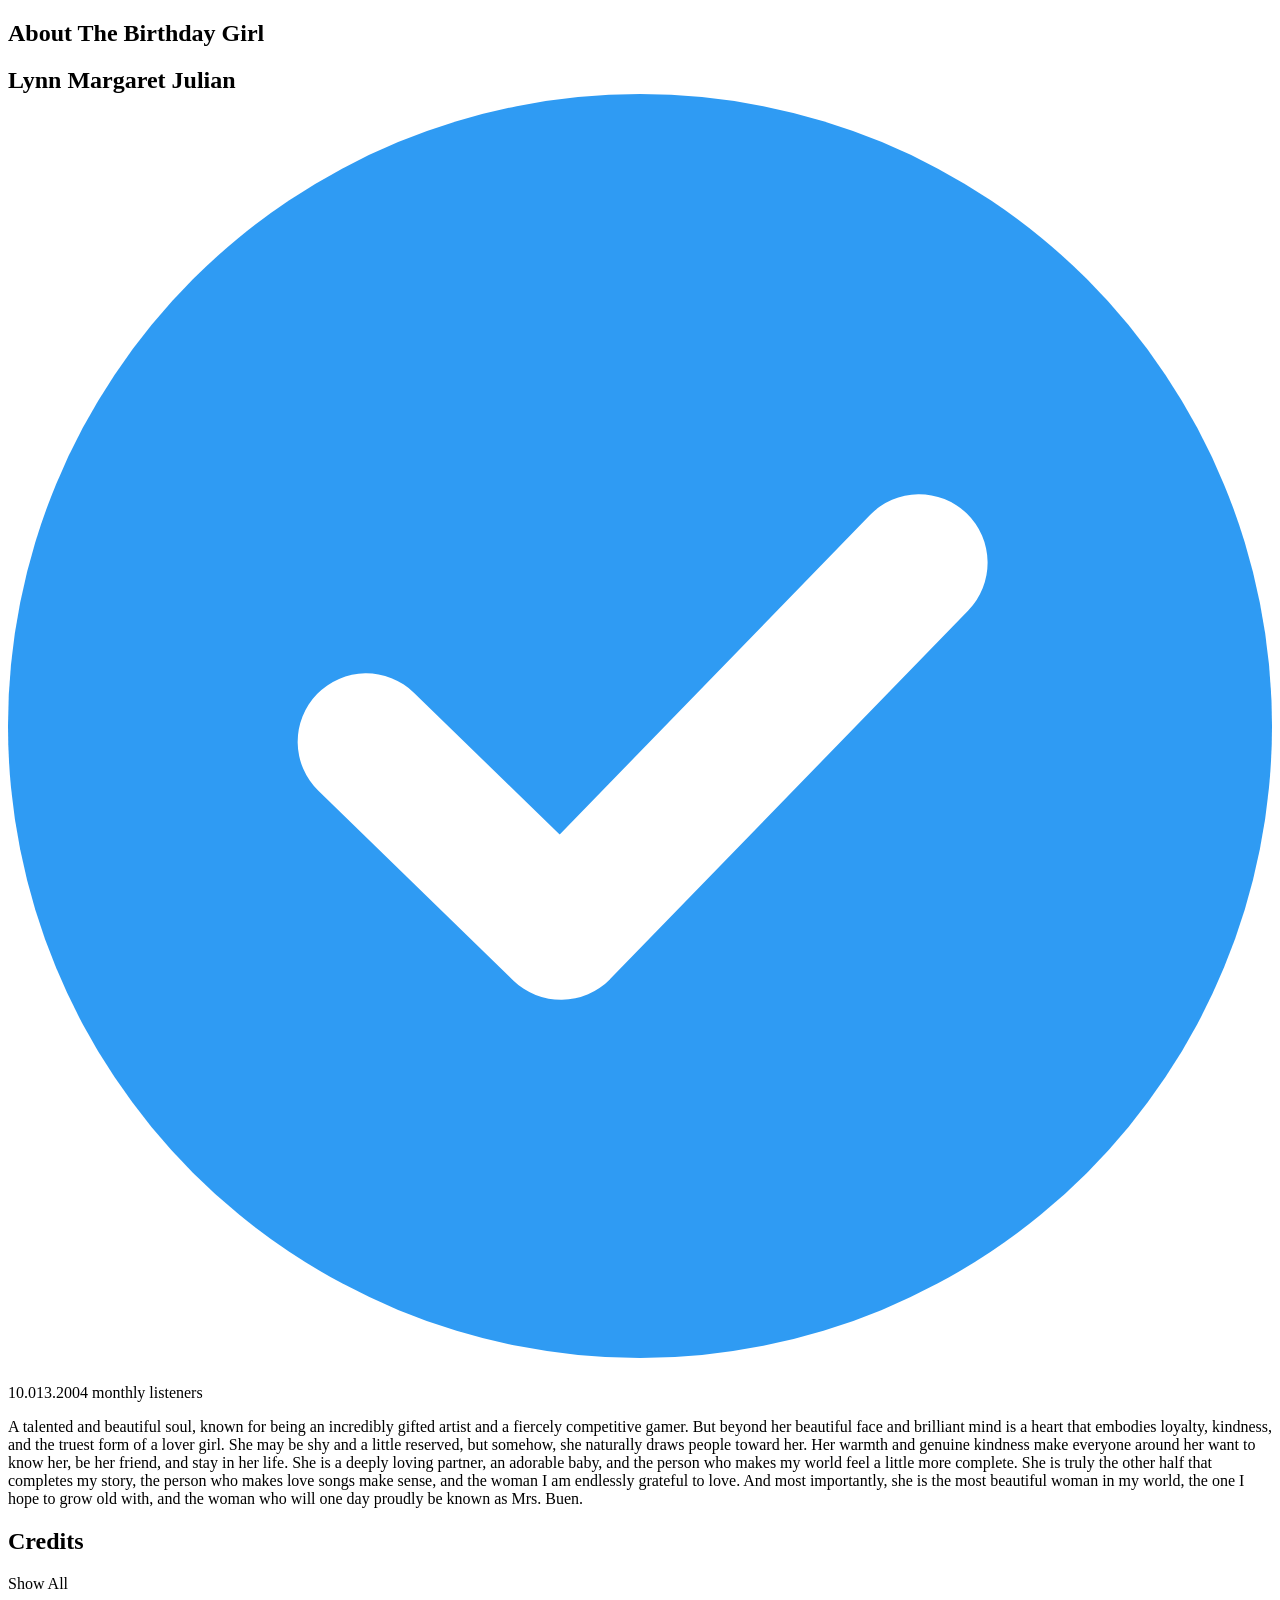
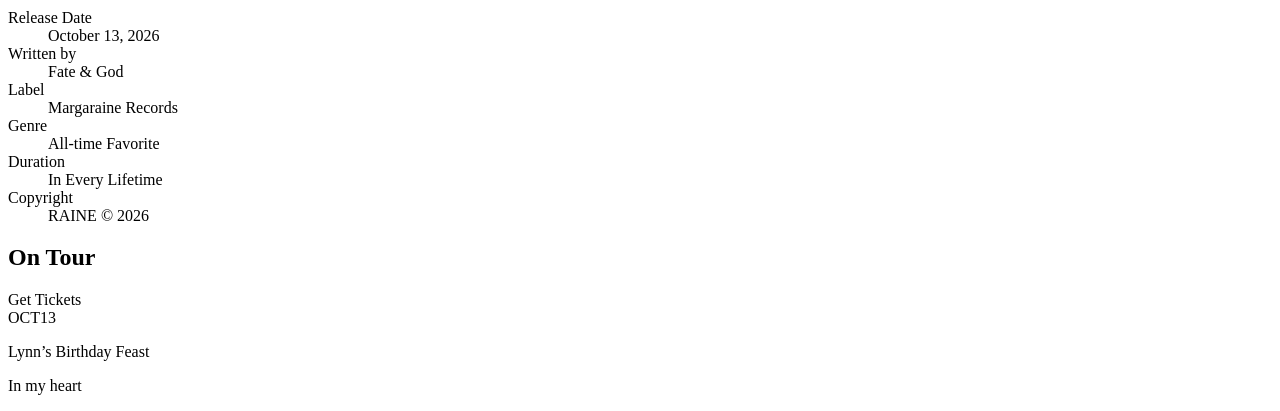
==== about.html @ c1f32250 "Add files via upload" ====
<!DOCTYPE html>
<html lang="en">
<head>
  <meta charset="UTF-8">
  <meta name="viewport" content="width=device-width, initial-scale=1, viewport-fit=cover">
  <title>About The Birthday Girl</title>
  <meta name="theme-color" content="#f8c7d8">
  <link rel="preconnect" href="https://fonts.googleapis.com">
  <link rel="preconnect" href="https://fonts.gstatic.com" crossorigin>
  <link href="https://fonts.googleapis.com/css2?family=Inter:wght@400;500;600;700;800&display=swap" rel="stylesheet">
  <link rel="stylesheet" href="assets/shell.css">
</head>
<body class="app" data-page="about">
  <div class="stage">
    <header class="nav" id="nav"></header>
    <nav class="side ab" id="side" aria-label="Pages" style="--x:24;--y:183;--w:262;--h:779"></nav>

    <main class="content about-layout">
      <!-- ================= About card ================= -->
      <article class="about ab" style="--x:304;--y:181;--w:710;--h:781">
        <h1 class="about-title">About The Birthday Girl</h1>

        <div class="about-info">
          <h2 class="about-name">
            Lynn Margaret Julian
            <svg class="badge" viewBox="0 0 24 24" role="img" aria-label="Verified">
              <circle cx="12" cy="12" r="12" fill="#2f9bf3"/>
              <path d="m6.800 12.300 3.700 3.600 6.800-7" fill="none" stroke="#fff" stroke-width="2.600" stroke-linecap="round" stroke-linejoin="round"/>
            </svg>
          </h2>
          <p class="about-listeners">10.013.2004 monthly listeners</p>
          <p class="about-bio">
            A talented and beautiful soul, known for being an incredibly gifted artist and a fiercely competitive gamer. But beyond her beautiful face and brilliant mind is a heart that embodies loyalty, kindness, and the truest form of a lover girl. She may be shy and a little reserved, but somehow, she naturally draws people toward her. Her warmth and genuine kindness make everyone around her want to know her, be her friend, and stay in her life. She is a deeply loving partner, an adorable baby, and the person who makes my world feel a little more complete. She is truly the other half that completes my story, the person who makes love songs make sense, and the woman I am endlessly grateful to love. And most importantly, she is the most beautiful woman in my world, the one I hope to grow old with, and the woman who will one day proudly be known as Mrs. Buen.
          </p>
        </div>
      </article>

      <!-- ================= Credits ================= -->
      <section class="panel credits ab" style="--x:1032;--y:181;--w:384;--h:539" aria-labelledby="creditsTitle">
        <div class="panel-head">
          <h2 id="creditsTitle">Credits</h2>
          <span class="panel-link" aria-hidden="true">Show All</span>
        </div>
        <dl class="credit-list">
          <div class="credit"><dt>Release Date</dt><dd>October 13, 2026</dd></div>
          <div class="credit"><dt>Written by</dt><dd>Fate &amp; God</dd></div>
          <div class="credit"><dt>Label</dt><dd>Margaraine Records</dd></div>
          <div class="credit"><dt>Genre</dt><dd>All-time Favorite</dd></div>
          <div class="credit"><dt>Duration</dt><dd>In Every Lifetime</dd></div>
          <div class="credit"><dt>Copyright</dt><dd>RAINE &copy; 2026</dd></div>
        </dl>
      </section>

      <!-- ================= On Tour ================= -->
      <section class="panel tour ab" style="--x:1032;--y:741;--w:384;--h:221" aria-labelledby="tourTitle">
        <div class="panel-head">
          <h2 id="tourTitle">On Tour</h2>
          <span class="panel-link" aria-hidden="true">Get Tickets</span>
        </div>
        <div class="gig">
          <div class="date" aria-hidden="true"><span class="mo">OCT</span><span class="day">13</span></div>
          <div class="gig-text">
            <p class="gig-name">Lynn&rsquo;s Birthday Feast</p>
            <p class="gig-sub">In my heart</p>
          </div>
        </div>
      </section>
    </main>
  </div>

  <script src="assets/shell.js"></script>
</body>
</html>
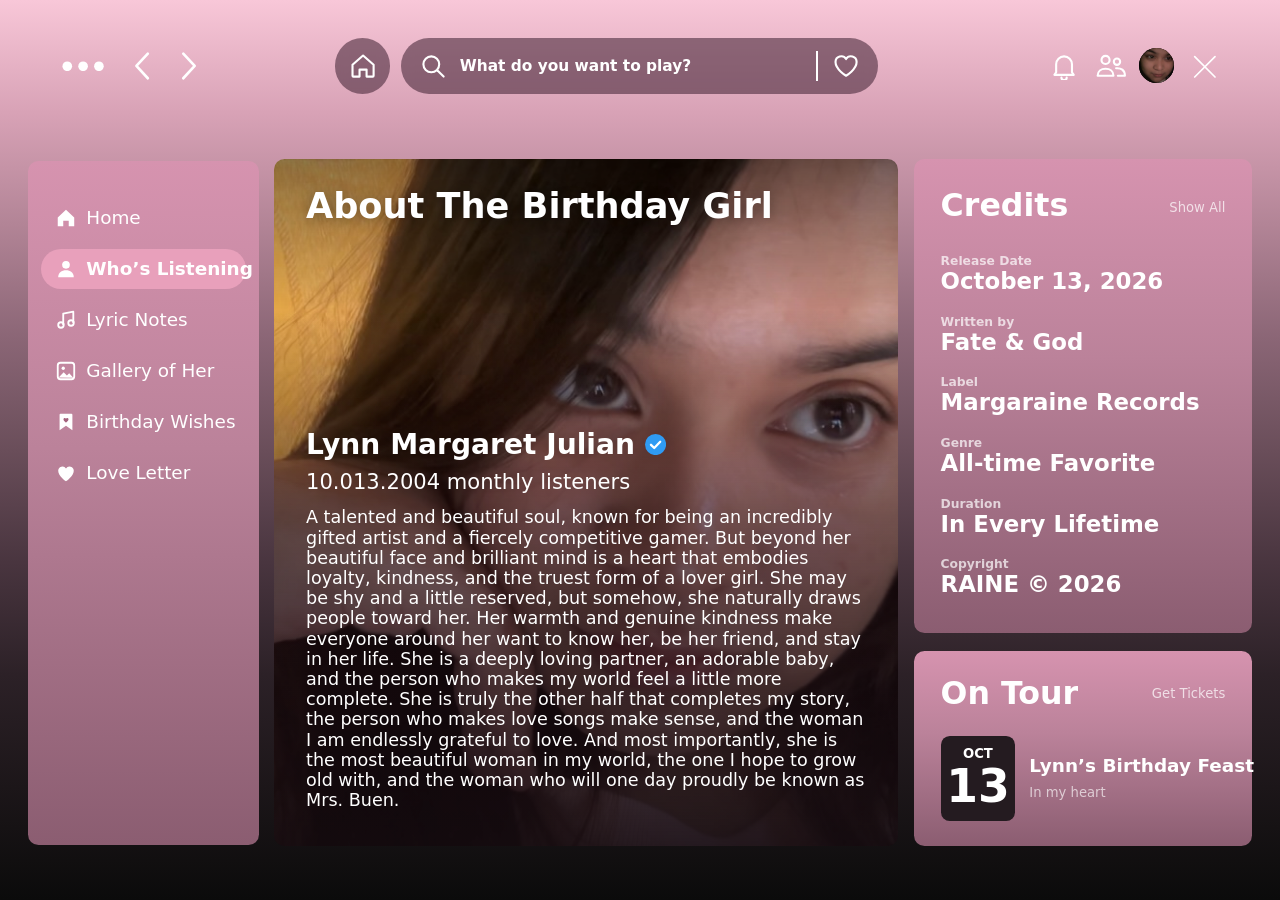
==== commit e86bdae1: "Add nav-controls.js script to about.html" ====
--- a/about.html
+++ b/about.html
@@ -69,5 +69,6 @@
   </div>
 
   <script src="assets/shell.js"></script>
+  <script src="assets/nav-controls.js"></script>
 </body>
 </html>
--- a/assets/shell.css
+++ b/assets/shell.css
@@ -0,0 +1,433 @@
+/* =========================================================
+   Pages 6, 7, 8  (about.html · lyrics.html · gallery.html)
+   Shared stylesheet. Your existing files are untouched.
+
+   Desktop / laptop / iPad landscape: pixel-faithful 1440 x 1024 stage,
+   1u = 1px of the Figma frame, scaled to the viewport (same idea as pages.css).
+   Phones / portrait tablets: a flow layout, sidebar becomes a scrollable pill row.
+   ========================================================= */
+:root {
+  --ink: #241b20;
+  --pink: #d98ba7;
+  --pink-hi: #e8a0bb;
+  --label: rgba(255, 255, 255, .7);
+  --panel: linear-gradient(180deg, #d693af 0%, #bb829a 42%, #8b5d71 100%);
+  --glass: rgba(70, 38, 55, .58);
+}
+
+*, *::before, *::after { box-sizing: border-box; }
+html, body { margin: 0; }
+[hidden] { display: none !important; }
+
+body.app {
+  min-height: 100vh;
+  min-height: 100svh;
+  color: #fff;
+  font-family: "Inter", system-ui, -apple-system, "Segoe UI", Roboto, sans-serif;
+  background: linear-gradient(180deg,
+    #f8c7d8 0%, #d8a2b6 12.5%, #b28496 25%, #8b6676 37.5%, #6a4e5a 50%,
+    #49353f 62.5%, #2c2127 75%, #1c1619 87.5%, #0b0b0b 100%) fixed;
+  background-color: #0b0b0b;
+  overflow-x: hidden;
+  -webkit-tap-highlight-color: transparent;
+}
+html.modal-open, html.modal-open body { overflow: hidden; }
+button { font-family: inherit; }
+img { -webkit-user-drag: none; }
+a { color: inherit; }
+:focus-visible { outline: 3px solid rgba(255, 255, 255, .9); outline-offset: 3px; }
+
+/* ======================== Stage (flow layout = phones) ======================== */
+.stage {
+  position: relative;
+  display: flex;
+  flex-direction: column;
+  gap: 18px;
+  min-height: 100vh;
+  min-height: 100svh;
+  --pad: clamp(14px, 5vw, 44px);
+  padding: calc(12px + env(safe-area-inset-top, 0px)) var(--pad) calc(28px + env(safe-area-inset-bottom, 0px));
+}
+.content { display: flex; flex-direction: column; gap: 18px; }
+
+/* ======================== Top bar ======================== */
+.nav { display: flex; align-items: center; gap: 10px; }
+.nav-left, .nav-right .deco { display: none; }
+.nav-center { display: flex; align-items: center; gap: 10px; flex: 1; min-width: 0; }
+.nav-right { display: flex; align-items: center; gap: 14px; }
+
+.home, .search {
+  background: var(--glass);
+  -webkit-backdrop-filter: blur(6px); backdrop-filter: blur(6px);
+}
+.home {
+  width: 44px; height: 44px; flex: none; border-radius: 50%;
+  display: grid; place-items: center; color: #fff; text-decoration: none;
+}
+.home svg { width: 24px; height: 24px; }
+.search {
+  flex: 1; min-width: 0; height: 44px; border-radius: 999px;
+  display: flex; align-items: center; gap: 10px; padding: 0 14px;
+}
+.search svg { flex: none; width: 22px; height: 22px; }
+.search-text {
+  flex: 1; min-width: 0; overflow: hidden; text-overflow: ellipsis; white-space: nowrap;
+  font-size: 14px; font-weight: 600;
+}
+.divider { width: 2px; height: 22px; background: #fff; flex: none; }
+
+.profile { position: relative; }
+.avatar-btn {
+  width: 40px; height: 40px; padding: 0; border: 0; border-radius: 50%;
+  overflow: hidden; background: #000; cursor: pointer; display: block;
+  transition: box-shadow .2s, transform .15s;
+}
+.avatar-btn img { width: 100%; height: 100%; object-fit: cover; object-position: 55% 45%; transform: scale(1.4); transform-origin: 55% 50%; display: block; }
+.avatar-btn:hover { box-shadow: 0 0 0 3px rgba(217, 139, 167, .55); }
+.avatar-btn:active { transform: scale(.94); }
+.avatar-btn[aria-expanded="true"] { box-shadow: 0 0 0 3px rgba(217, 139, 167, .9); }
+
+.menu {
+  position: absolute; right: -6px; top: calc(100% + 12px); z-index: 20;
+  min-width: 168px; padding: 10px;
+  background: var(--ink); border-radius: 14px;
+  box-shadow: 0 12px 34px rgba(0, 0, 0, .55), 0 0 0 1px rgba(255, 255, 255, .06);
+  transform-origin: top right;
+  animation: pop .16s ease-out;
+}
+.menu::before {
+  content: ""; position: absolute; top: -6px; right: 20px; width: 12px; height: 12px;
+  background: var(--ink); transform: rotate(45deg); border-radius: 2px;
+}
+.logout {
+  position: relative; display: block; width: 100%; height: 44px; border: 0; border-radius: 999px;
+  background: var(--pink); color: #fff; font-size: 16px; font-weight: 700; cursor: pointer;
+  text-align: center; line-height: 44px; text-decoration: none;
+  transition: background .2s, transform .15s;
+}
+.logout:hover { background: #e49ab5; }
+.logout:active { transform: scale(.97); }
+
+/* ======================== Sidebar ======================== */
+.side {
+  display: flex; gap: 8px; overflow-x: auto;
+  margin: 0 calc(var(--pad) * -1); padding: 2px var(--pad) 6px;
+  scrollbar-width: none;
+}
+.side::-webkit-scrollbar { display: none; }
+.side-item {
+  flex: none; display: flex; align-items: center; gap: 8px;
+  height: 42px; padding: 0 16px; border-radius: 999px;
+  background: rgba(36, 27, 32, .45);
+  color: #fff; text-decoration: none; font-size: 15px; white-space: nowrap;
+  transition: background .2s;
+}
+.side-item svg { width: 20px; height: 20px; flex: none; }
+a.side-item:hover { background: rgba(36, 27, 32, .65); }
+.side-item.is-active { background: var(--pink-hi); font-weight: 700; }
+.side-item.is-soon { opacity: .55; cursor: default; }
+
+/* ======================== Headings ======================== */
+.page-title {
+  margin: 0; font-size: clamp(1.6rem, 6.4vw, 2.5rem); font-weight: 700;
+  letter-spacing: -0.01em; line-height: 1.2;
+}
+
+/* ======================== About (Desktop 6) ======================== */
+.about {
+  position: relative;
+  display: flex; flex-direction: column;
+  min-height: 600px;
+  padding: 22px;
+  border-radius: 14px;
+  overflow: hidden;
+  background:
+    linear-gradient(180deg, rgba(0,0,0,.38) 0%, rgba(0,0,0,0) 22%, rgba(20,10,15,.5) 52%, rgba(18,10,14,.9) 100%),
+    url("pictures/my_love.png") center 22% / cover no-repeat,
+    url("pictures/my_love.jpg") center 22% / cover no-repeat,
+    url("pictures/my_baby.jpg") center 22% / cover no-repeat,
+    #3a2a33;
+}
+.about-title { margin: 0; font-size: clamp(1.6rem, 6.4vw, 2.5rem); font-weight: 700; line-height: 1.2; text-shadow: 0 2px 14px rgba(0,0,0,.35); }
+.about-info { margin-top: auto; padding-top: 220px; }
+.about-name { margin: 0; display: flex; align-items: center; gap: .35em; font-size: clamp(1.4rem, 5vw, 2rem); font-weight: 600; line-height: 1.15; }
+.badge { width: .75em; height: .75em; flex: none; }
+.about-listeners { margin: 8px 0 0; font-size: clamp(1rem, 3.4vw, 1.5rem); line-height: 1.2; }
+.about-bio { margin: 12px 0 0; font-size: clamp(.95rem, 2.8vw, 1.15rem); line-height: 1.5; }
+
+.panel { background: var(--panel); border-radius: 14px; padding: 22px; }
+.panel-head { display: flex; align-items: baseline; justify-content: space-between; gap: 12px; }
+.panel h2 { margin: 0; font-size: 1.9rem; font-weight: 700; line-height: 1.2; }
+.panel-link { font-size: .9rem; color: rgba(255, 255, 255, .72); }
+
+.credit-list { margin: 8px 0 0; }
+.credit { margin-top: 16px; }
+.credit dt { font-size: .8rem; font-weight: 600; color: var(--label); line-height: 1.2; }
+.credit dd { margin: 0; font-size: 1.45rem; font-weight: 700; line-height: 1.2; }
+
+.gig { display: flex; align-items: center; gap: 14px; margin-top: 18px; }
+.date {
+  flex: none; width: 85px; height: 97px; border-radius: 10px; background: var(--ink);
+  display: flex; flex-direction: column; align-items: center; justify-content: center;
+}
+.date .mo { font-size: .95rem; font-weight: 600; line-height: 1; }
+.date .day { font-size: 3.2rem; font-weight: 700; line-height: 1; margin-top: 4px; }
+.gig-name { margin: 0; font-size: 1.35rem; font-weight: 700; line-height: 1.2; }
+.gig-sub { margin: 6px 0 0; font-size: .95rem; color: rgba(255, 255, 255, .65); }
+
+/* ======================== Lyric Notes (Desktop 7) ======================== */
+.lyrics { display: grid; grid-template-columns: repeat(2, minmax(0, 1fr)); gap: 12px; align-items: start; }
+.lyric {
+  display: block; width: 100%; padding: 0; border: 0; background: none;
+  border-radius: 6px; cursor: pointer; overflow: hidden;
+  transition: transform .2s ease, box-shadow .2s ease;
+}
+.lyric img { display: block; width: 100%; height: auto; min-height: 120px; background: rgba(36, 27, 32, .35); }
+.lyric:hover { transform: translateY(-3px); box-shadow: 0 12px 26px rgba(0, 0, 0, .4); }
+.lyric:active { transform: scale(.98); }
+
+/* ======================== Gallery (Desktop 8) ======================== */
+.grid { display: grid; grid-template-columns: repeat(3, minmax(0, 1fr)); gap: 10px; }
+.tile {
+  display: block; width: 100%; aspect-ratio: 1; padding: 0; border: 0;
+  border-radius: 10px; overflow: hidden; cursor: pointer;
+  background: rgba(36, 27, 32, .45);
+}
+.tile img { display: block; width: 100%; height: 100%; object-fit: cover; transition: transform .35s ease; }
+.tile:hover img { transform: scale(1.05); }
+.tile:active { transform: scale(.97); }
+
+/* ======================== Letter pop-up (lyrics) ======================== */
+.overlay {
+  position: fixed; inset: 0; z-index: 100;
+  display: flex; align-items: center; justify-content: center;
+  padding: max(16px, env(safe-area-inset-top, 0px)) 16px max(16px, env(safe-area-inset-bottom, 0px));
+  background: rgba(12, 7, 10, .82);
+  -webkit-backdrop-filter: blur(6px); backdrop-filter: blur(6px);
+  animation: fade .18s ease-out;
+}
+.letter {
+  position: relative; display: grid; grid-template-columns: minmax(0, 1fr);
+  width: min(900px, 100%);
+  border-radius: 20px; overflow: hidden;
+  background: linear-gradient(180deg, #3b2933 0%, #241b20 100%);
+  box-shadow: 0 30px 80px rgba(0, 0, 0, .6), 0 0 0 1px rgba(255, 255, 255, .07);
+  animation: pop .22s ease-out;
+}
+.letter-card { display: none; }
+.letter-scroll {
+  max-height: min(88vh, 780px); max-height: min(88svh, 780px);
+  overflow-y: auto; overscroll-behavior: contain;
+  padding: 30px 26px 34px;
+}
+.letter h2 { margin: 0; padding-right: 44px; font-size: clamp(1.4rem, 4.2vw, 1.9rem); font-weight: 800; line-height: 1.15; letter-spacing: -0.01em; }
+.letter .by { margin: 6px 0 20px; color: var(--pink-hi); font-size: .95rem; font-weight: 600; }
+.letter-body p { margin: 0 0 1em; font-size: 1.02rem; line-height: 1.75; color: rgba(255, 255, 255, .92); }
+.letter-body p:last-child { margin-bottom: 0; }
+@media (min-width: 780px) {
+  .letter { grid-template-columns: 280px minmax(0, 1fr); }
+  .letter-card { display: block; padding: 32px 0 32px 32px; }
+  .letter-card img { display: block; width: 100%; border-radius: 12px; box-shadow: 0 12px 30px rgba(0, 0, 0, .45); }
+  .letter-scroll { padding: 32px 36px 36px; }
+}
+
+.x {
+  position: absolute; top: 12px; right: 12px; z-index: 3;
+  width: 40px; height: 40px; border: 0; border-radius: 50%;
+  background: rgba(255, 255, 255, .12); color: #fff; cursor: pointer;
+  display: grid; place-items: center;
+  transition: background .2s, transform .15s;
+}
+.x svg { width: 18px; height: 18px; }
+.x:hover { background: rgba(217, 139, 167, .6); }
+.x:active { transform: scale(.92); }
+
+/* ======================== Photo viewer (gallery) ======================== */
+.lightbox {
+  position: fixed; inset: 0; z-index: 100;
+  display: flex; align-items: center; justify-content: center;
+  background: rgba(10, 6, 8, .95);
+  animation: fade .18s ease-out;
+  touch-action: pan-y;
+}
+.lb-img {
+  display: block; max-width: min(92vw, 1200px); max-height: calc(100vh - 150px); max-height: calc(100svh - 150px);
+  object-fit: contain; border-radius: 8px; box-shadow: 0 20px 60px rgba(0, 0, 0, .6);
+  transition: opacity .15s ease;
+}
+.lb-img.is-loading { opacity: 0; }
+.lb-error { position: absolute; margin: 0; padding: 0 24px; text-align: center; color: rgba(255, 255, 255, .8); }
+.lb-btn {
+  position: absolute; width: 52px; height: 52px; border: 0; border-radius: 50%;
+  background: rgba(255, 255, 255, .12); color: #fff; cursor: pointer;
+  display: grid; place-items: center;
+  transition: background .2s, transform .15s;
+}
+.lb-btn svg { width: 22px; height: 22px; }
+.lb-btn:hover { background: rgba(217, 139, 167, .6); }
+.lb-btn:active { transform: scale(.92); }
+.lb-close { top: max(16px, env(safe-area-inset-top, 0px)); right: 16px; }
+.lb-prev, .lb-next { top: 50%; margin-top: -26px; }
+.lb-prev { left: 16px; }
+.lb-next { right: 16px; }
+.lb-prev:active, .lb-next:active { transform: scale(.92); }
+.lb-count {
+  position: absolute; left: 50%; bottom: max(20px, env(safe-area-inset-bottom, 0px)); transform: translateX(-50%);
+  font-size: .95rem; color: rgba(255, 255, 255, .75); font-variant-numeric: tabular-nums;
+}
+@media (max-width: 640px) {
+  .lb-btn { width: 44px; height: 44px; }
+  .lb-prev, .lb-next { margin-top: -22px; }
+  .lb-prev { left: 8px; }
+  .lb-next { right: 8px; }
+  .lb-img { max-width: 100vw; border-radius: 0; }
+}
+
+/* ======================== Tablets: bring back the extra icons ======================== */
+@media (min-width: 640px) {
+  .nav-right .deco { display: block; color: #fff; }
+  .ic-bell { width: 28px; height: 28px; }
+  .ic-people { width: 32px; height: 28px; }
+  .ic-x { width: 22px; height: 22px; }
+  .nav { gap: 16px; }
+  .nav-right { gap: 20px; }
+  .home { width: 52px; height: 52px; }
+  .search { height: 52px; }
+  .search-text { font-size: 16px; }
+  .avatar-btn { width: 44px; height: 44px; }
+  .lyrics { grid-template-columns: repeat(3, minmax(0, 1fr)); gap: 16px; }
+  .grid { grid-template-columns: repeat(4, minmax(0, 1fr)); gap: 14px; }
+  .content.about-layout { display: grid; grid-template-columns: minmax(0, 1.9fr) minmax(0, 1fr); gap: 18px; align-items: start; }
+  .about-layout .about { grid-row: 1 / span 2; }
+}
+
+@keyframes pop { from { opacity: 0; transform: scale(.94) translateY(6px); } to { opacity: 1; transform: none; } }
+@keyframes fade { from { opacity: 0; } to { opacity: 1; } }
+
+@media (prefers-reduced-motion: reduce) {
+  .menu, .overlay, .letter, .lightbox { animation: none; }
+  .lyric, .tile img, .avatar-btn, .lb-btn, .x, .lb-img { transition: none; }
+}
+
+/* =========================================================
+   Desktop / laptop / iPad landscape  →  pixel-faithful 1440 x 1024 stage
+   ========================================================= */
+@media (min-width: 1000px) and (min-aspect-ratio: 6/5) {
+  :root { --u: min(calc(100vw / 1440), calc(100svh / 1024), 1.25px); }
+
+  body.app { display: flex; align-items: center; justify-content: center; min-height: 100vh; min-height: 100svh; }
+  .stage {
+    display: block; flex: none; min-height: 0; gap: 0; padding: 0;
+    width: calc(1440 * var(--u)); height: calc(1024 * var(--u));
+  }
+  .content, .content.about-layout { display: contents; }
+
+  /* generic "place me at x,y,w,h of the Figma frame" helper */
+  .ab {
+    position: absolute;
+    left: calc(var(--x) * var(--u)); top: calc(var(--y) * var(--u));
+    width: calc(var(--w) * var(--u)); height: calc(var(--h) * var(--u));
+  }
+
+  /* ---------- top bar ---------- */
+  .nav { display: block; position: absolute; left: 0; top: 0; width: 100%; height: 0; }
+  .nav-left, .nav-center, .nav-right { position: absolute; }
+  .nav-left { display: flex; align-items: center; left: calc(62 * var(--u)); top: calc(43.5 * var(--u)); height: calc(63 * var(--u)); gap: calc(30 * var(--u)); color: #fff; }
+  .nav-left .ic-dots { width: calc(48 * var(--u)); height: calc(12 * var(--u)); margin-right: calc(2 * var(--u)); }
+  .nav-left .ic-chev { width: calc(24 * var(--u)); height: calc(34 * var(--u)); }
+  .nav-left .ic-chev + .ic-chev { margin-left: calc(-2 * var(--u)); }
+
+  .nav-center { left: calc(373 * var(--u)); top: calc(43.5 * var(--u)); gap: calc(12 * var(--u)); flex: none; }
+  .home { width: calc(63 * var(--u)); height: calc(63 * var(--u)); }
+  .home svg { width: calc(32 * var(--u)); height: calc(32 * var(--u)); }
+  .search { width: calc(543 * var(--u)); height: calc(63 * var(--u)); padding: 0 calc(20 * var(--u)); gap: calc(15 * var(--u)); flex: none; }
+  .search svg { width: calc(32 * var(--u)); height: calc(32 * var(--u)); }
+  .search-text { font-size: calc(17.5 * var(--u)); flex: none; }
+  .divider { margin-left: auto; height: calc(34 * var(--u)); margin-right: calc(2 * var(--u)); }
+
+  .nav-right { right: calc(64 * var(--u)); top: calc(43.5 * var(--u)); height: calc(63 * var(--u)); gap: 0; }
+  .nav-right .deco { display: block; }
+  .ic-bell { width: calc(32 * var(--u)); height: calc(32 * var(--u)); margin-right: calc(19 * var(--u)); }
+  .ic-people { width: calc(36 * var(--u)); height: calc(32 * var(--u)); margin-right: calc(14 * var(--u)); }
+  .avatar-btn { width: calc(40 * var(--u)); height: calc(40 * var(--u)); }
+  .profile { margin-right: calc(21 * var(--u)); }
+  .ic-x { width: calc(27 * var(--u)); height: calc(27 * var(--u)); margin-top: calc(3 * var(--u)); }
+  .menu { top: calc(100% + 14 * var(--u) + 4px); }
+
+  /* ---------- sidebar ---------- */
+  .side {
+    display: block; overflow: visible; margin: 0;
+    padding: calc(42 * var(--u)) 0 0;
+    border-radius: calc(12 * var(--u));
+    background: var(--panel);
+  }
+  .side-item {
+    width: calc(234 * var(--u)); height: calc(46 * var(--u));
+    margin: 0 0 calc(12 * var(--u)) calc(14 * var(--u));
+    padding: 0 0 0 calc(16 * var(--u));
+    gap: calc(11 * var(--u));
+    border-radius: calc(23 * var(--u));
+    background: transparent;
+    font-size: max(calc(21 * var(--u)), 13px);
+  }
+  .side-item svg { width: calc(25 * var(--u)); height: calc(25 * var(--u)); }
+  a.side-item:hover { background: rgba(255, 255, 255, .14); }
+  .side-item.is-active, a.side-item.is-active:hover { background: var(--pink-hi); }
+
+  /* ---------- page titles ---------- */
+  .page-title { font-size: calc(40 * var(--u)); line-height: calc(48 * var(--u)); font-weight: 700; }
+
+  /* ---------- About ---------- */
+  .about { display: block; min-height: 0; padding: 0; border-radius: calc(12 * var(--u)); }
+  .about-title { position: absolute; left: calc(36 * var(--u)); top: calc(29 * var(--u)); font-size: calc(40 * var(--u)); line-height: calc(48 * var(--u)); }
+  .about-info { position: absolute; left: calc(36 * var(--u)); bottom: calc(40 * var(--u)); width: calc(638 * var(--u)); margin: 0; padding: 0; }
+  .about-name { font-size: calc(32 * var(--u)); line-height: calc(36 * var(--u)); }
+  .about-listeners { margin-top: calc(10 * var(--u)); font-size: calc(24 * var(--u)); line-height: calc(28 * var(--u)); }
+  .about-bio { margin-top: calc(15 * var(--u)); font-size: calc(20 * var(--u)); line-height: calc(23 * var(--u)); }
+
+  .panel { border-radius: calc(12 * var(--u)); padding: 0; }
+  .panel-head { display: block; }
+  .panel h2 { position: absolute; left: calc(30 * var(--u)); font-size: calc(36 * var(--u)); line-height: calc(44 * var(--u)); }
+  .panel-link { position: absolute; right: calc(30 * var(--u)); font-size: max(calc(15 * var(--u)), 11px); line-height: calc(20 * var(--u)); }
+  .credits h2 { top: calc(31 * var(--u)); }
+  .credits .panel-link { top: calc(45 * var(--u)); }
+  .credit-list { position: absolute; left: calc(30 * var(--u)); top: calc(108 * var(--u)); margin: 0; }
+  .credit { margin: 0 0 calc(23 * var(--u)); }
+  .credit dt { font-size: max(calc(14 * var(--u)), 11px); line-height: calc(16 * var(--u)); }
+  .credit dd { font-size: calc(26 * var(--u)); line-height: calc(30 * var(--u)); }
+
+  .tour h2 { top: calc(26 * var(--u)); }
+  .tour .panel-link { top: calc(38 * var(--u)); }
+  .gig { position: absolute; left: calc(30 * var(--u)); right: calc(30 * var(--u)); top: calc(96 * var(--u)); margin: 0; gap: calc(16 * var(--u)); }
+  .date { width: calc(85 * var(--u)); height: calc(97 * var(--u)); border-radius: calc(10 * var(--u)); }
+  .date .mo { font-size: max(calc(15 * var(--u)), 11px); }
+  .date .day { font-size: calc(52 * var(--u)); margin-top: calc(4 * var(--u)); }
+  .gig-text { min-width: 0; }
+  .gig-name { font-size: calc(21 * var(--u)); line-height: calc(26 * var(--u)); white-space: nowrap; }
+  .gig-sub { margin-top: calc(6 * var(--u)); font-size: max(calc(15 * var(--u)), 11px); line-height: calc(20 * var(--u)); }
+
+  /* ---------- Lyric Notes ---------- */
+  .lyrics { display: block; }
+  .lyric {
+    position: absolute; left: calc(var(--x) * var(--u)); top: calc(var(--y) * var(--u));
+    width: calc(var(--w) * var(--u)); height: calc(var(--h) * var(--u));
+    z-index: var(--z); border-radius: calc(4 * var(--u));
+    transform: rotate(calc(var(--r) * 1deg));
+    box-shadow: 0 calc(8 * var(--u)) calc(22 * var(--u)) rgba(0, 0, 0, .22);
+  }
+  .lyric img { width: 100%; height: 100%; min-height: 0; object-fit: cover; }
+  .lyric:hover, .lyric:focus-visible {
+    z-index: 20;
+    transform: translateY(calc(-8 * var(--u))) rotate(calc(var(--r) * 1deg));
+    box-shadow: 0 calc(18 * var(--u)) calc(36 * var(--u)) rgba(0, 0, 0, .45);
+  }
+  .lyric:active { transform: scale(.98) rotate(calc(var(--r) * 1deg)); }
+
+  /* ---------- Gallery ---------- */
+  .grid {
+    grid-template-columns: repeat(5, minmax(0, 1fr));
+    column-gap: calc(18 * var(--u)); row-gap: calc(36 * var(--u));
+    align-content: start;
+  }
+  .tile { height: auto; aspect-ratio: 1; border-radius: calc(10 * var(--u)); }
+}
